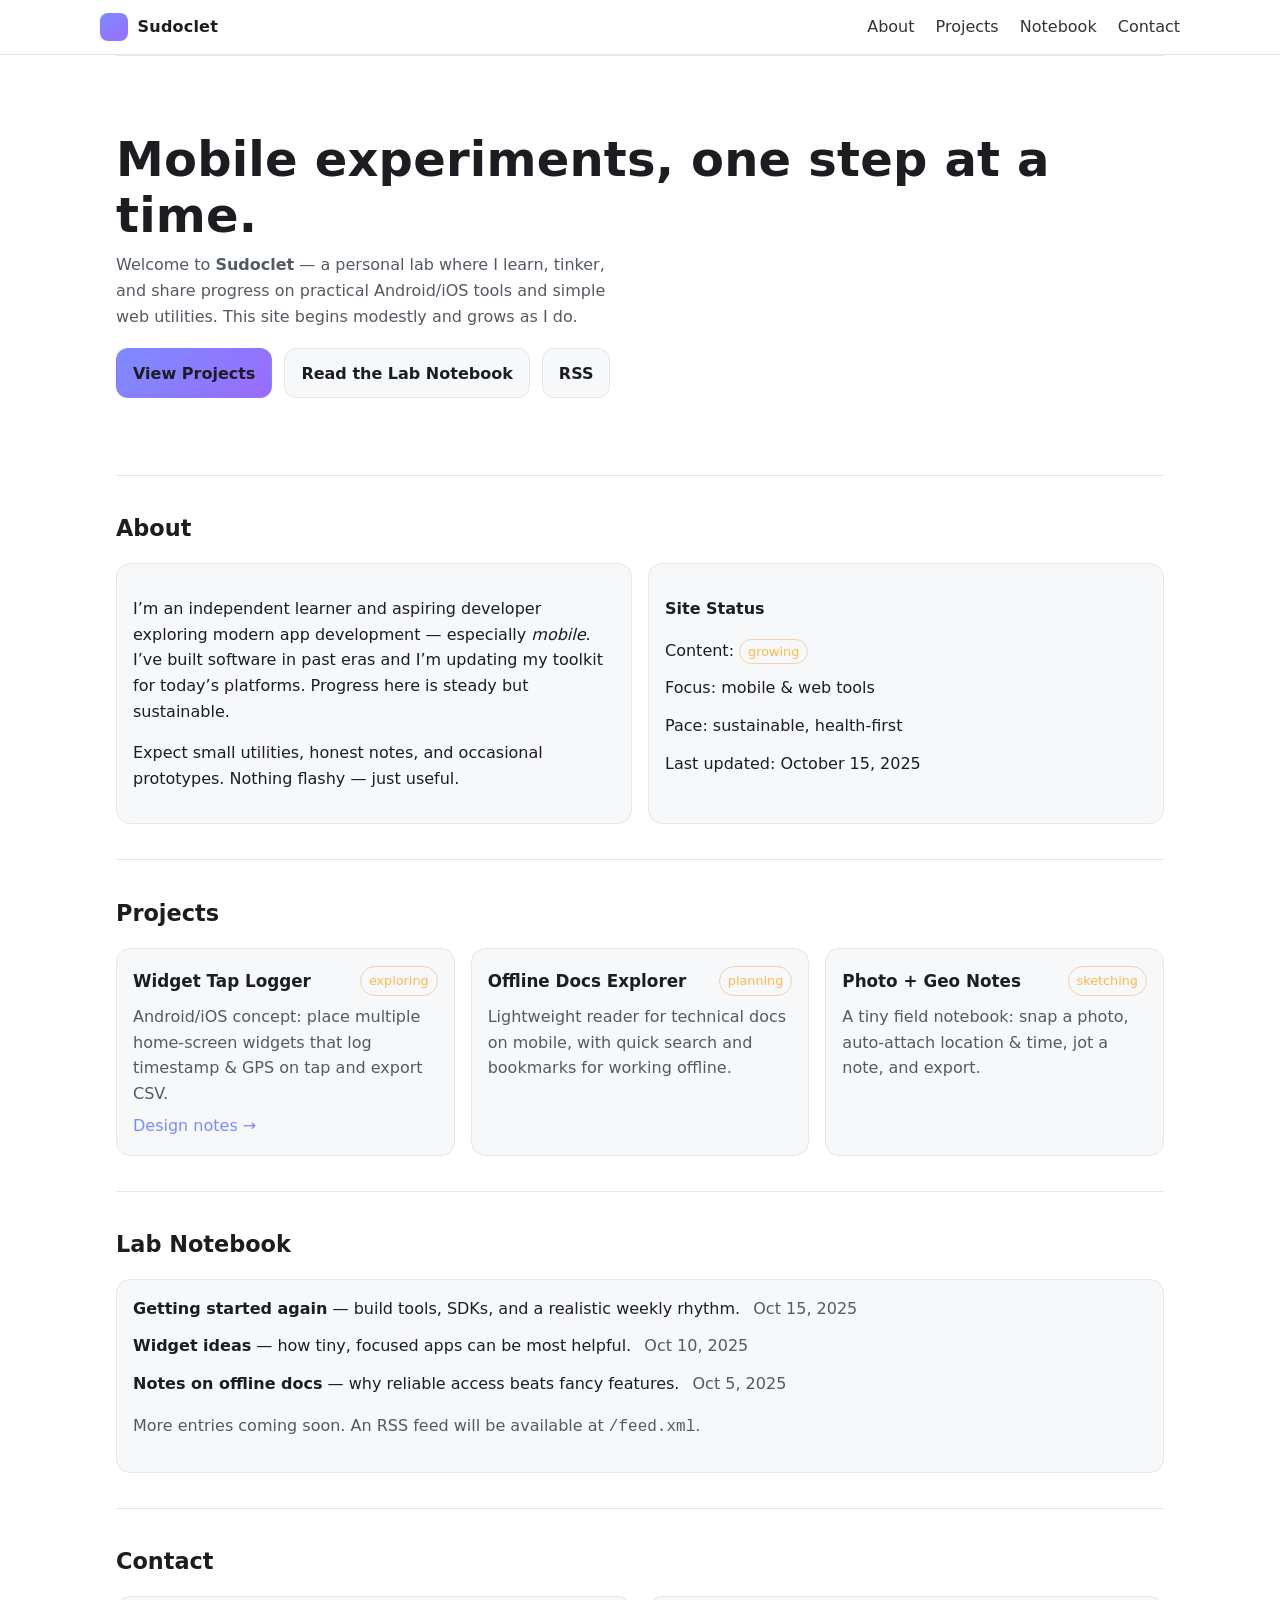
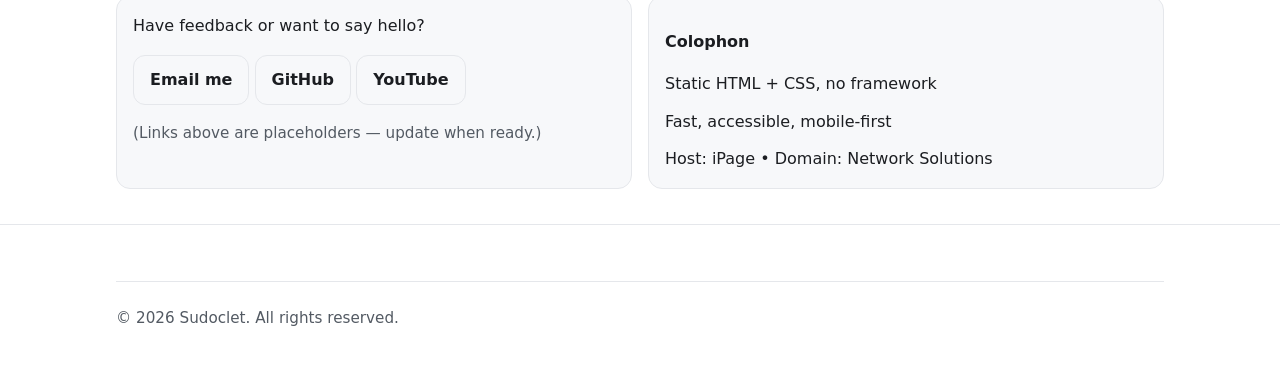
==== index.html @ 7ac4d1e5 "Add files via upload" ====
<!doctype html>
<html lang="en">
<head>
  <meta charset="utf-8" />
  <meta name="viewport" content="width=device-width, initial-scale=1" />
  <title>Sudoclet — Mobile Experiments, Notes, and Prototypes</title>
  <meta name="description" content="Sudoclet.com is a personal lab for learning, experimenting, and building simple, useful mobile and web tools at a sustainable pace." />

  <!-- Open Graph / Twitter -->
  <meta property="og:title" content="Sudoclet — Mobile Experiments, Notes, and Prototypes" />
  <meta property="og:description" content="A personal lab for learning, experimenting, and building simple, useful mobile and web tools at a sustainable pace." />
  <meta property="og:type" content="website" />
  <meta property="og:url" content="https://sudoclet.com/" />
  <meta property="og:image" content="/og-image.png" />
  <meta name="twitter:card" content="summary_large_image" />

  <!-- Favicon placeholders (replace with your own assets when ready) -->
  <link rel="icon" href="/favicon.ico" />
  <link rel="apple-touch-icon" href="/apple-touch-icon.png" />

  <!-- Minimal, accessible, dark-mode-friendly CSS -->
  <style>
    :root {
      --bg: #0b0b0c;
      --fg: #f4f6f8;
      --muted: #b2b7be;
      --brand: #7c8cff; /* gentle indigo */
      --brand-2: #9a6bff; /* accent */
      --card: #141416;
      --border: #24262a;
      --ok: #3cc46e;
      --warn: #ffb84d;
      --maxw: 1080px;
    }
    @media (prefers-color-scheme: light) {
      :root {
        --bg: #ffffff;
        --fg: #1b1d21;
        --muted: #535a63;
        --card: #f7f8fa;
        --border: #e5e7eb;
      }
    }
    * { box-sizing: border-box; }
    html, body { height: 100%; }
    body {
      margin: 0; background: var(--bg); color: var(--fg);
      font: 16px/1.6 system-ui, -apple-system, Segoe UI, Roboto, Helvetica, Arial, "Apple Color Emoji", "Segoe UI Emoji";
      -webkit-font-smoothing: antialiased; text-rendering: optimizeLegibility;
    }
    a { color: var(--brand); text-decoration: none; }
    a:hover { text-decoration: underline; }
    .wrap { max-width: var(--maxw); margin: 0 auto; padding: 0 1rem; }

    header {
      position: sticky; top: 0; z-index: 50; backdrop-filter: blur(8px);
      background: color-mix(in oklab, var(--bg) 80%, transparent);
      border-bottom: 1px solid var(--border);
    }
    .nav { display: flex; align-items: center; justify-content: space-between; padding: .8rem 0; }
    .brand { display: flex; align-items: center; gap: .6rem; font-weight: 700; letter-spacing: .2px; }
    .logo { width: 28px; height: 28px; border-radius: 8px; background: linear-gradient(135deg, var(--brand), var(--brand-2)); display: inline-block; }
    .nav a { margin-left: 1rem; color: var(--fg); opacity: .9; }
    .nav a:hover { opacity: 1; }

    .hero { padding: clamp(3rem, 6vw, 5rem) 0; }
    .hero h1 { font-size: clamp(1.8rem, 5.5vw, 3rem); line-height: 1.15; margin: 0 0 .6rem; letter-spacing: .2px; }
    .hero p { margin: 0 0 1.2rem; color: var(--muted); max-width: 50ch; }
    .cta { display: flex; gap: .75rem; flex-wrap: wrap; }
    .btn {
      display: inline-flex; align-items: center; gap: .5rem;
      padding: .7rem 1rem; border-radius: 12px; border: 1px solid var(--border);
      background: var(--card); color: var(--fg); text-decoration: none; font-weight: 600;
    }
    .btn.primary { background: linear-gradient(135deg, var(--brand), var(--brand-2)); border-color: transparent; }
    .btn:hover { transform: translateY(-1px); transition: transform 120ms; text-decoration: none; }

    section { padding: 2.2rem 0; border-top: 1px solid var(--border); }
    h2 { font-size: 1.4rem; margin: 0 0 1rem; }
    .grid { display: grid; grid-template-columns: repeat(12, minmax(0, 1fr)); gap: 1rem; }
    .card { grid-column: span 12; padding: 1rem; border: 1px solid var(--border); border-radius: 14px; background: var(--card); }

    @media (min-width: 720px) {
      .card.third { grid-column: span 4; }
      .card.half { grid-column: span 6; }
    }
    .status { font-size: .8rem; padding: .25rem .5rem; border-radius: 999px; border: 1px solid var(--border); background: rgba(255,255,255,.04); color: var(--muted); }
    .status.ok { color: var(--ok); border-color: color-mix(in oklab, var(--ok), var(--border)); }
    .status.soon { color: var(--warn); border-color: color-mix(in oklab, var(--warn), var(--border)); }

    ul.clean { list-style: none; padding: 0; margin: 0; }
    li + li { margin-top: .75rem; }

    footer { border-top: 1px solid var(--border); padding: 2rem 0 3rem; color: var(--muted); font-size: .95rem; }
    .hr { height: 1px; background: var(--border); margin: 1.5rem 0; }

    /* Improved focus styles for accessibility */
    :is(a, button, .btn):focus { outline: 2px solid var(--brand); outline-offset: 2px; }
  </style>

  <!-- Basic structured data (edit later as needed) -->
  <script type="application/ld+json">
  {
    "@context": "https://schema.org",
    "@type": "Organization",
    "name": "Sudoclet",
    "url": "https://sudoclet.com/",
    "description": "A personal lab for learning, experimenting, and building simple, useful mobile and web tools at a sustainable pace.",
    "logo": "https://sudoclet.com/apple-touch-icon.png"
  }
  </script>
</head>
<body>
  <header role="banner">
    <div class="wrap nav" aria-label="Primary">
      <div class="brand">
        <span class="logo" aria-hidden="true"></span>
        <span>Sudoclet</span>
      </div>
      <nav aria-label="Main">
        <a href="#about">About</a>
        <a href="#projects">Projects</a>
        <a href="#notes">Notebook</a>
        <a href="#contact">Contact</a>
      </nav>
    </div>
  </header>

  <main id="content" class="wrap">
    <section class="hero" aria-label="Intro">
      <h1>Mobile experiments, one step at a time.</h1>
      <p>
        Welcome to <strong>Sudoclet</strong> — a personal lab where I learn, tinker, and share progress on
        practical Android/iOS tools and simple web utilities. This site begins modestly and grows as I do.
      </p>
      <div class="cta">
        <a class="btn primary" href="#projects">View Projects</a>
        <a class="btn" href="#notes" aria-label="Read the lab notebook">Read the Lab Notebook</a>
        <a class="btn" href="/feed.xml" aria-label="RSS feed for updates">RSS</a>
      </div>
    </section>

    <section id="about" aria-labelledby="about-h">
      <h2 id="about-h">About</h2>
      <div class="grid">
        <article class="card half">
          <p>
            I’m an independent learner and aspiring developer exploring modern app development — especially
            <em>mobile</em>. I’ve built software in past eras and I’m updating my toolkit for today’s platforms.
            Progress here is steady but sustainable.
          </p>
          <p>
            Expect small utilities, honest notes, and occasional prototypes. Nothing flashy — just useful.
          </p>
        </article>
        <aside class="card half" aria-label="Site status">
          <p><strong>Site Status</strong></p>
          <ul class="clean">
            <li>Content: <span class="status soon">growing</span></li>
            <li>Focus: mobile & web tools</li>
            <li>Pace: sustainable, health‑first</li>
            <li>Last updated: <time datetime="2025-10-15">October 15, 2025</time></li>
          </ul>
        </aside>
      </div>
    </section>

    <section id="projects" aria-labelledby="projects-h">
      <h2 id="projects-h">Projects</h2>
      <div class="grid">
        <article class="card third" aria-labelledby="p1h">
          <div style="display:flex;justify-content:space-between;align-items:center;gap:.5rem;">
            <h3 id="p1h" style="margin:.2rem 0; font-size:1.05rem;">Widget Tap Logger</h3>
            <span class="status soon" title="Exploring">exploring</span>
          </div>
          <p style="margin:.4rem 0 0; color:var(--muted);">
            Android/iOS concept: place multiple home‑screen widgets that log timestamp & GPS on tap and export CSV.
          </p>
          <p style="margin:.4rem 0 0;">
            <a href="#notes">Design notes →</a>
          </p>
        </article>

        <article class="card third" aria-labelledby="p2h">
          <div style="display:flex;justify-content:space-between;align-items:center;gap:.5rem;">
            <h3 id="p2h" style="margin:.2rem 0; font-size:1.05rem;">Offline Docs Explorer</h3>
            <span class="status soon">planning</span>
          </div>
          <p style="margin:.4rem 0 0; color:var(--muted);">
            Lightweight reader for technical docs on mobile, with quick search and bookmarks for working offline.
          </p>
        </article>

        <article class="card third" aria-labelledby="p3h">
          <div style="display:flex;justify-content:space-between;align-items:center;gap:.5rem;">
            <h3 id="p3h" style="margin:.2rem 0; font-size:1.05rem;">Photo + Geo Notes</h3>
            <span class="status soon">sketching</span>
          </div>
          <p style="margin:.4rem 0 0; color:var(--muted);">
            A tiny field notebook: snap a photo, auto‑attach location & time, jot a note, and export.
          </p>
        </article>
      </div>
    </section>

    <section id="notes" aria-labelledby="notes-h">
      <h2 id="notes-h">Lab Notebook</h2>
      <div class="grid">
        <article class="card">
          <ul class="clean" aria-label="Recent notes">
            <li>
              <strong>Getting started again</strong> — build tools, SDKs, and a realistic weekly rhythm.
              <time datetime="2025-10-15" style="margin-left:.5rem; color:var(--muted);">Oct 15, 2025</time>
            </li>
            <li>
              <strong>Widget ideas</strong> — how tiny, focused apps can be most helpful.
              <time datetime="2025-10-10" style="margin-left:.5rem; color:var(--muted);">Oct 10, 2025</time>
            </li>
            <li>
              <strong>Notes on offline docs</strong> — why reliable access beats fancy features.
              <time datetime="2025-10-05" style="margin-left:.5rem; color:var(--muted);">Oct 5, 2025</time>
            </li>
          </ul>
          <p style="margin-top:1rem; color:var(--muted);">More entries coming soon. An RSS feed will be available at <code>/feed.xml</code>.</p>
        </article>
      </div>
    </section>

    <section id="contact" aria-labelledby="contact-h">
      <h2 id="contact-h">Contact</h2>
      <div class="grid">
        <article class="card half">
          <p style="margin-top:0;">Have feedback or want to say hello?</p>
          <p>
            <a class="btn" href="/cdn-cgi/l/email-protection#f29a979e9e9db28187969d919e9786dc919d9f" aria-label="Email Sudoclet">Email me</a>
            <a class="btn" href="https://github.com/" rel="me noopener" target="_blank">GitHub</a>
            <a class="btn" href="https://www.youtube.com/" rel="me noopener" target="_blank">YouTube</a>
          </p>
          <p style="color:var(--muted); font-size:.95rem;">(Links above are placeholders — update when ready.)</p>
        </article>
        <aside class="card half" aria-label="Colophon">
          <p><strong>Colophon</strong></p>
          <ul class="clean">
            <li>Static HTML + CSS, no framework</li>
            <li>Fast, accessible, mobile‑first</li>
            <li>Host: iPage • Domain: Network Solutions</li>
          </ul>
        </aside>
      </div>
    </section>
  </main>

  <footer role="contentinfo">
    <div class="wrap">
      <div class="hr" aria-hidden="true"></div>
      <p>© <span id="y"></span> Sudoclet. All rights reserved.</p>
    </div>
  </footer>

  <script data-cfasync="false" src="/cdn-cgi/scripts/5c5dd728/cloudflare-static/email-decode.min.js"></script><script>
    // Update year automatically
    document.getElementById('y').textContent = new Date().getFullYear();
  </script>
</body>
</html>
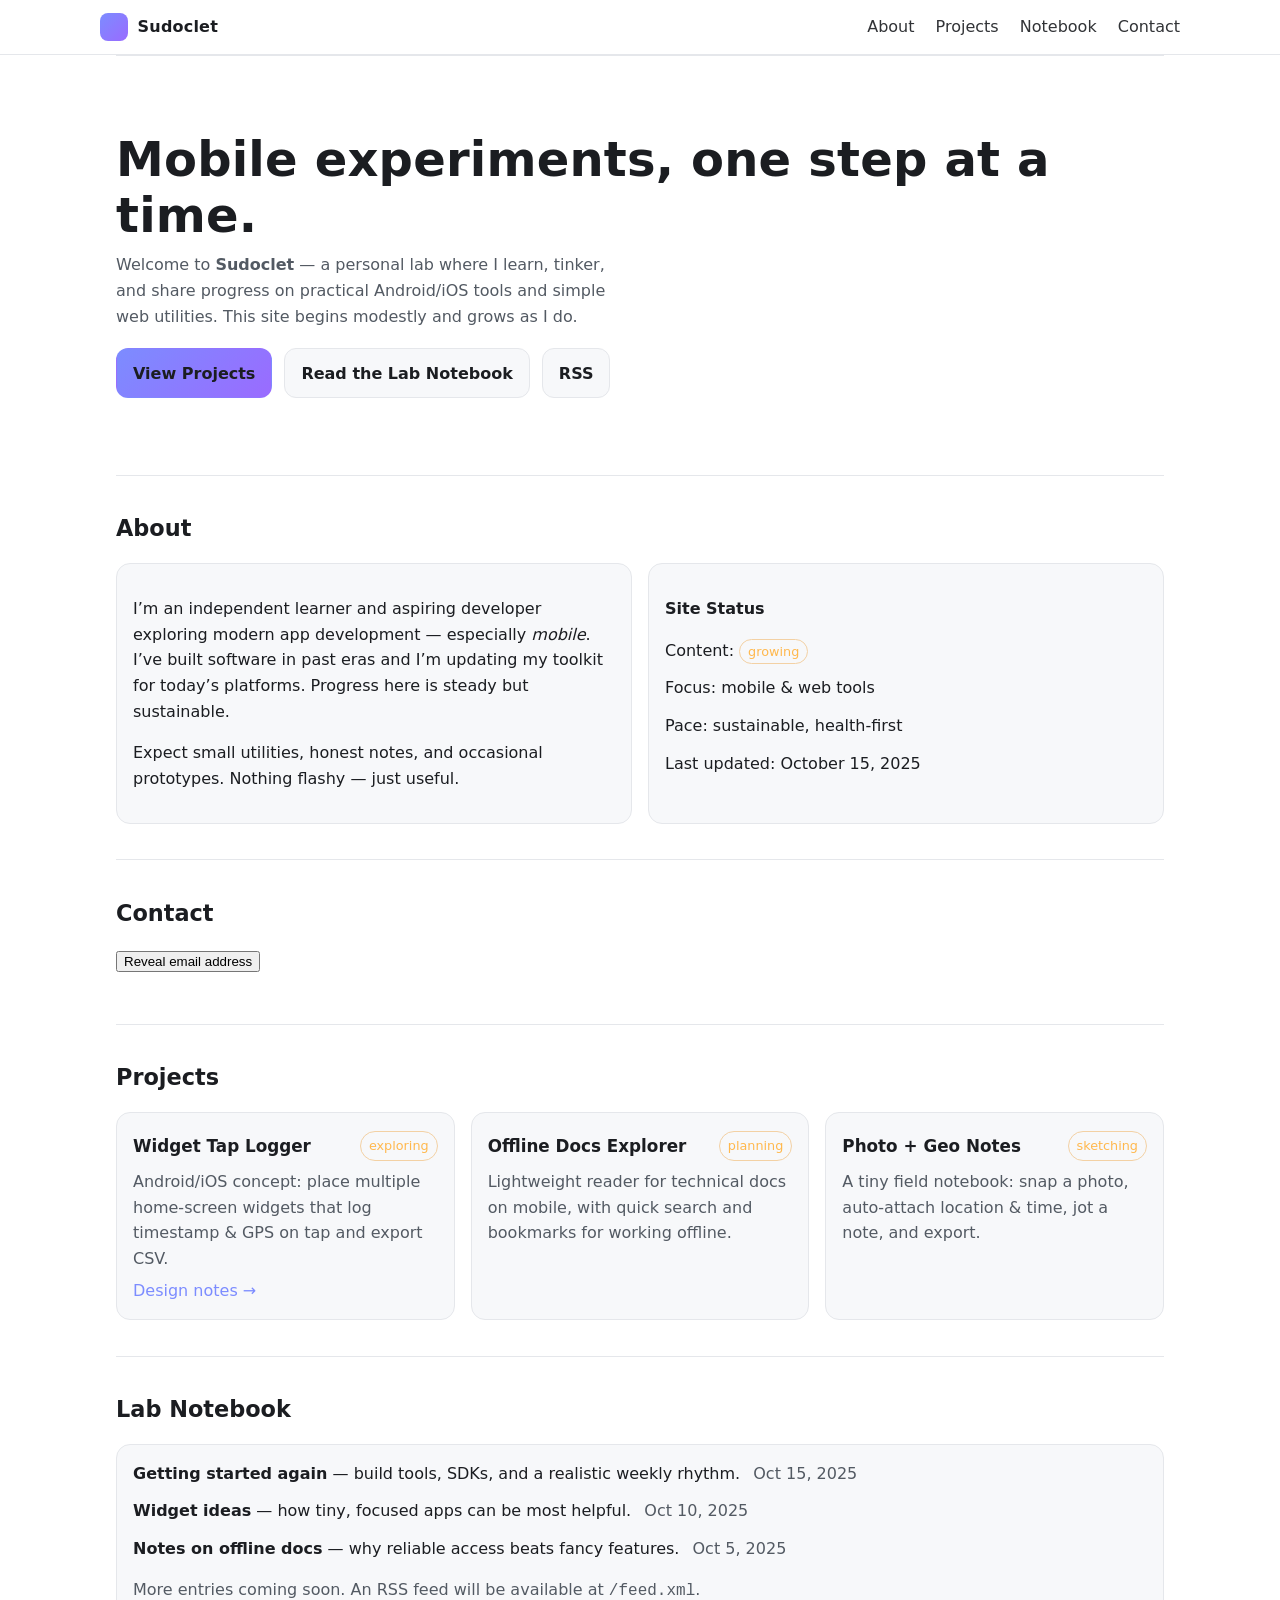
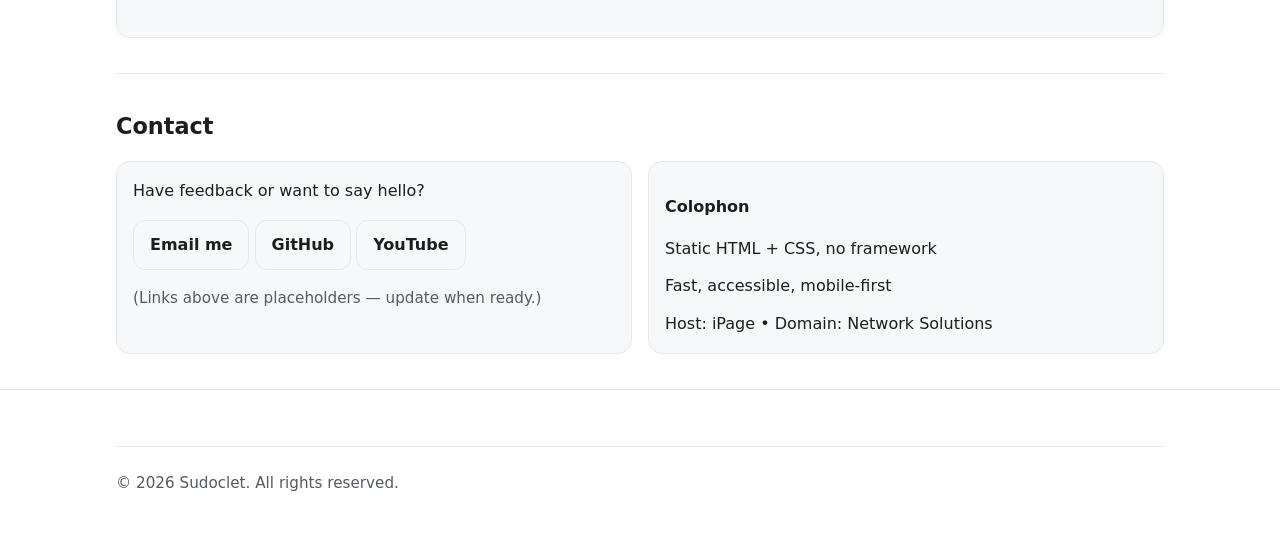
==== commit 4296ab34: "Update index.html Added code suggested by ChatGPT to embed a concealed email address which is more d" ====
--- a/index.html
+++ b/index.html
@@ -163,7 +163,25 @@
           </ul>
         </aside>
       </div>
-    </section>
+    </section>
+    
+    <section>
+  <h2>Contact</h2>
+  <p>
+    <button id="reveal-email">Reveal email address</button>
+  </p>
+  <p id="email" style="font-family: monospace;"></p>
+</section>
+
+<script>
+  document.getElementById("reveal-email").addEventListener("click", () => {
+    const user = "contact";
+    const domain = "sudoclet.com";
+    const addr = `${user}@${domain}`;
+    const el = document.getElementById("email");
+    el.innerHTML = `<a href="mailto:${addr}">${addr}</a>`;
+  });
+</script>
 
     <section id="projects" aria-labelledby="projects-h">
       <h2 id="projects-h">Projects</h2>
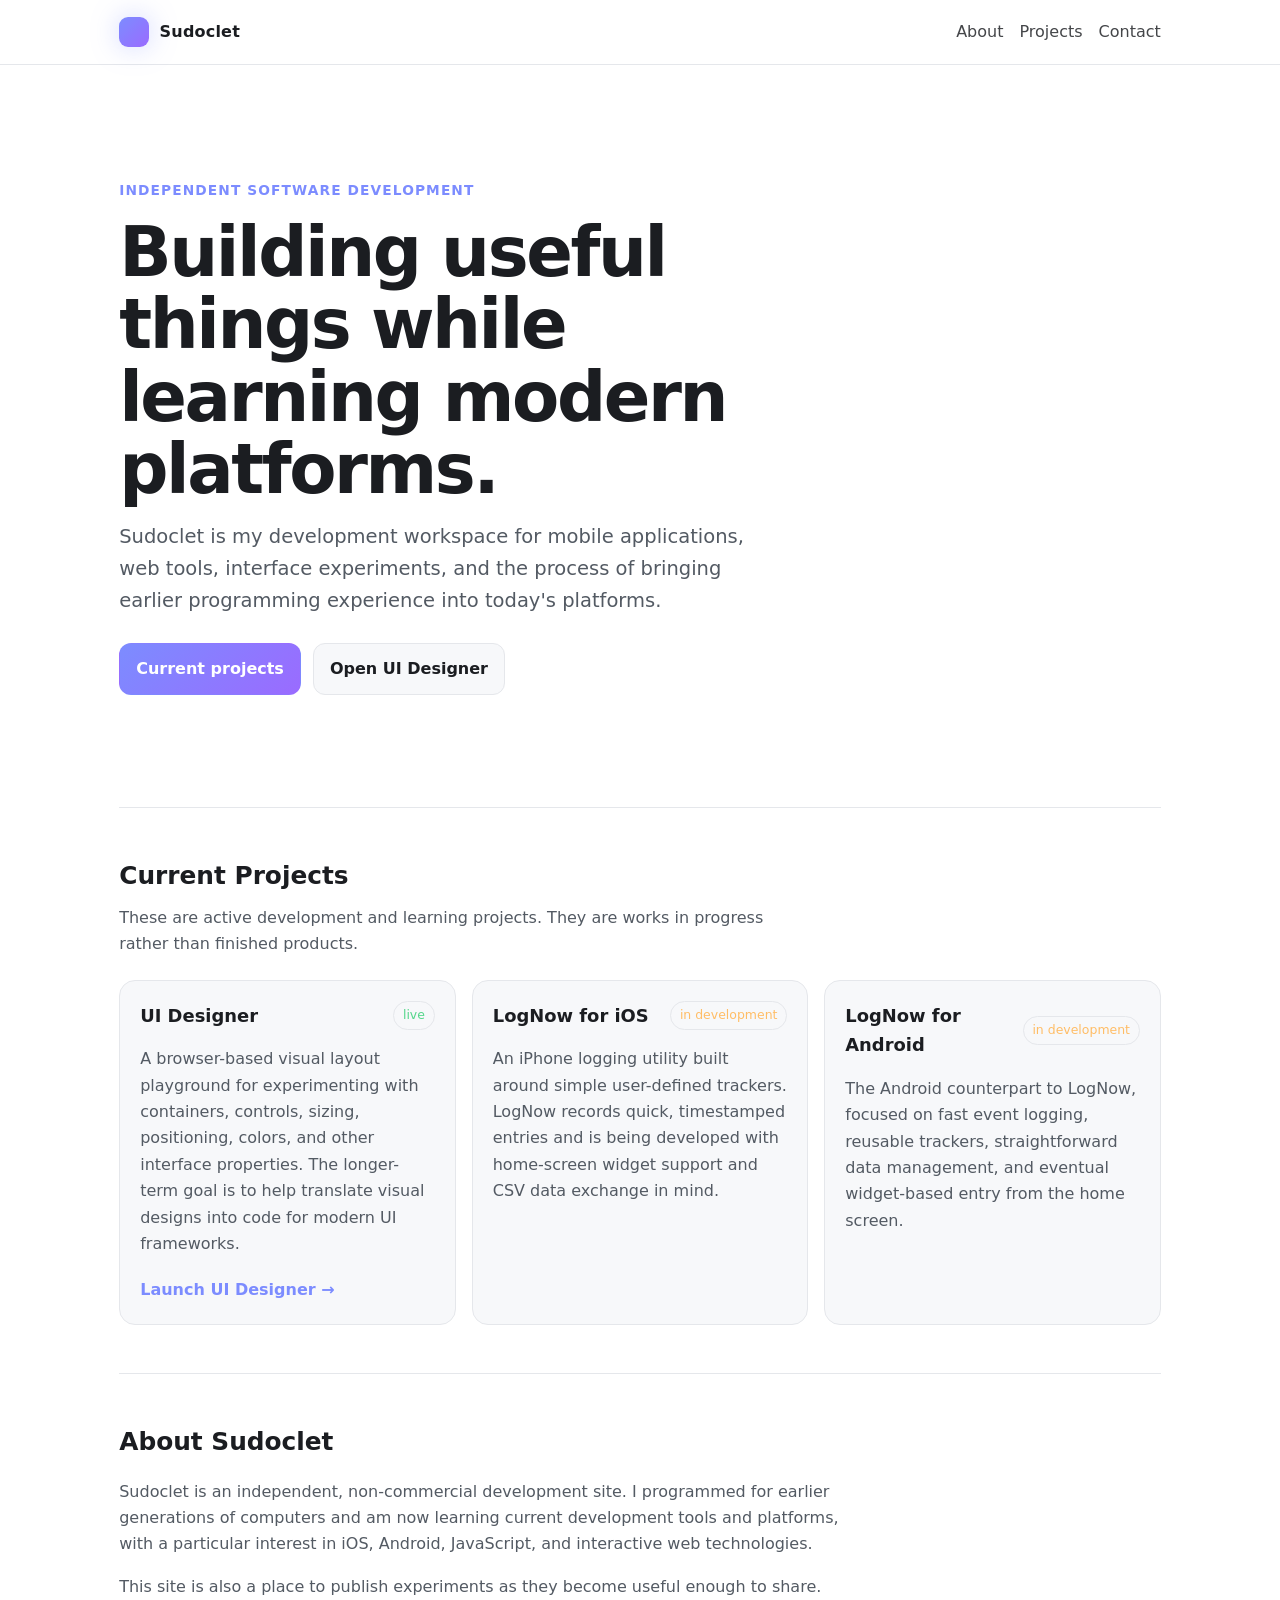
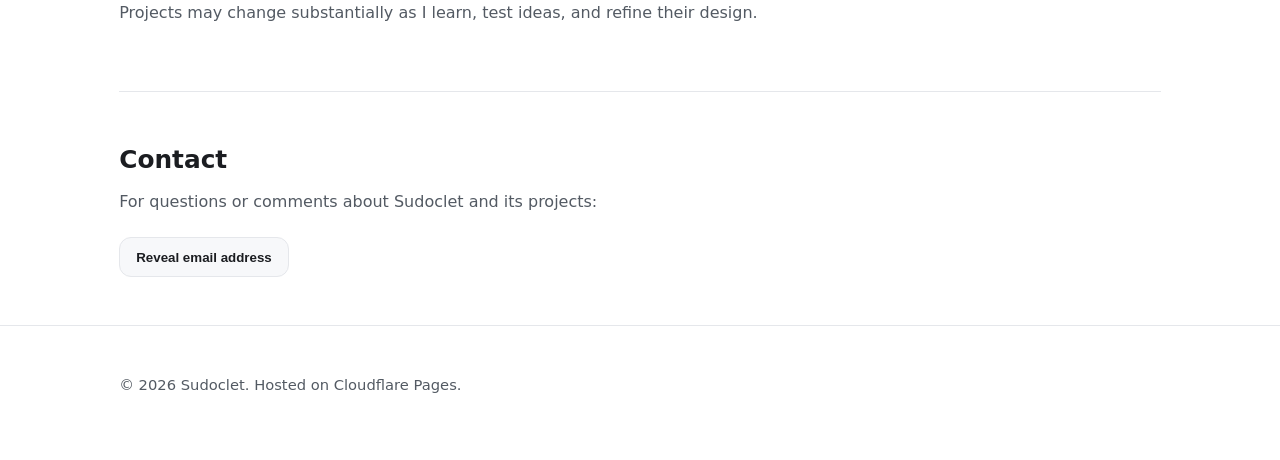
==== commit 40918941: "Refresh homepage with current Sudoclet projects" ====
--- a/index.html
+++ b/index.html
@@ -1,283 +1,330 @@
-<!doctype html>
-<html lang="en">
-<head>
-  <meta charset="utf-8" />
-  <meta name="viewport" content="width=device-width, initial-scale=1" />
-  <title>Sudoclet — Mobile Experiments, Notes, and Prototypes</title>
-  <meta name="description" content="Sudoclet.com is a personal lab for learning, experimenting, and building simple, useful mobile and web tools at a sustainable pace." />
-
-  <!-- Open Graph / Twitter -->
-  <meta property="og:title" content="Sudoclet — Mobile Experiments, Notes, and Prototypes" />
-  <meta property="og:description" content="A personal lab for learning, experimenting, and building simple, useful mobile and web tools at a sustainable pace." />
-  <meta property="og:type" content="website" />
-  <meta property="og:url" content="https://sudoclet.com/" />
-  <meta property="og:image" content="/og-image.png" />
-  <meta name="twitter:card" content="summary_large_image" />
-
-  <!-- Favicon placeholders (replace with your own assets when ready) -->
-  <link rel="icon" href="/favicon.ico" />
-  <link rel="apple-touch-icon" href="/apple-touch-icon.png" />
-
-  <!-- Minimal, accessible, dark-mode-friendly CSS -->
-  <style>
-    :root {
-      --bg: #0b0b0c;
-      --fg: #f4f6f8;
-      --muted: #b2b7be;
-      --brand: #7c8cff; /* gentle indigo */
-      --brand-2: #9a6bff; /* accent */
-      --card: #141416;
-      --border: #24262a;
-      --ok: #3cc46e;
-      --warn: #ffb84d;
-      --maxw: 1080px;
-    }
-    @media (prefers-color-scheme: light) {
-      :root {
-        --bg: #ffffff;
-        --fg: #1b1d21;
-        --muted: #535a63;
-        --card: #f7f8fa;
-        --border: #e5e7eb;
-      }
-    }
-    * { box-sizing: border-box; }
-    html, body { height: 100%; }
-    body {
-      margin: 0; background: var(--bg); color: var(--fg);
-      font: 16px/1.6 system-ui, -apple-system, Segoe UI, Roboto, Helvetica, Arial, "Apple Color Emoji", "Segoe UI Emoji";
-      -webkit-font-smoothing: antialiased; text-rendering: optimizeLegibility;
-    }
-    a { color: var(--brand); text-decoration: none; }
-    a:hover { text-decoration: underline; }
-    .wrap { max-width: var(--maxw); margin: 0 auto; padding: 0 1rem; }
-
-    header {
-      position: sticky; top: 0; z-index: 50; backdrop-filter: blur(8px);
-      background: color-mix(in oklab, var(--bg) 80%, transparent);
-      border-bottom: 1px solid var(--border);
-    }
-    .nav { display: flex; align-items: center; justify-content: space-between; padding: .8rem 0; }
-    .brand { display: flex; align-items: center; gap: .6rem; font-weight: 700; letter-spacing: .2px; }
-    .logo { width: 28px; height: 28px; border-radius: 8px; background: linear-gradient(135deg, var(--brand), var(--brand-2)); display: inline-block; }
-    .nav a { margin-left: 1rem; color: var(--fg); opacity: .9; }
-    .nav a:hover { opacity: 1; }
-
-    .hero { padding: clamp(3rem, 6vw, 5rem) 0; }
-    .hero h1 { font-size: clamp(1.8rem, 5.5vw, 3rem); line-height: 1.15; margin: 0 0 .6rem; letter-spacing: .2px; }
-    .hero p { margin: 0 0 1.2rem; color: var(--muted); max-width: 50ch; }
-    .cta { display: flex; gap: .75rem; flex-wrap: wrap; }
-    .btn {
-      display: inline-flex; align-items: center; gap: .5rem;
-      padding: .7rem 1rem; border-radius: 12px; border: 1px solid var(--border);
-      background: var(--card); color: var(--fg); text-decoration: none; font-weight: 600;
-    }
-    .btn.primary { background: linear-gradient(135deg, var(--brand), var(--brand-2)); border-color: transparent; }
-    .btn:hover { transform: translateY(-1px); transition: transform 120ms; text-decoration: none; }
-
-    section { padding: 2.2rem 0; border-top: 1px solid var(--border); }
-    h2 { font-size: 1.4rem; margin: 0 0 1rem; }
-    .grid { display: grid; grid-template-columns: repeat(12, minmax(0, 1fr)); gap: 1rem; }
-    .card { grid-column: span 12; padding: 1rem; border: 1px solid var(--border); border-radius: 14px; background: var(--card); }
-
-    @media (min-width: 720px) {
-      .card.third { grid-column: span 4; }
-      .card.half { grid-column: span 6; }
-    }
-    .status { font-size: .8rem; padding: .25rem .5rem; border-radius: 999px; border: 1px solid var(--border); background: rgba(255,255,255,.04); color: var(--muted); }
-    .status.ok { color: var(--ok); border-color: color-mix(in oklab, var(--ok), var(--border)); }
-    .status.soon { color: var(--warn); border-color: color-mix(in oklab, var(--warn), var(--border)); }
-
-    ul.clean { list-style: none; padding: 0; margin: 0; }
-    li + li { margin-top: .75rem; }
-
-    footer { border-top: 1px solid var(--border); padding: 2rem 0 3rem; color: var(--muted); font-size: .95rem; }
-    .hr { height: 1px; background: var(--border); margin: 1.5rem 0; }
-
-    /* Improved focus styles for accessibility */
-    :is(a, button, .btn):focus { outline: 2px solid var(--brand); outline-offset: 2px; }
-  </style>
-
-  <!-- Basic structured data (edit later as needed) -->
-  <script type="application/ld+json">
-  {
-    "@context": "https://schema.org",
-    "@type": "Organization",
-    "name": "Sudoclet",
-    "url": "https://sudoclet.com/",
-    "description": "A personal lab for learning, experimenting, and building simple, useful mobile and web tools at a sustainable pace.",
-    "logo": "https://sudoclet.com/apple-touch-icon.png"
-  }
-  </script>
-</head>
-<body>
-  <header role="banner">
-    <div class="wrap nav" aria-label="Primary">
-      <div class="brand">
-        <span class="logo" aria-hidden="true"></span>
-        <span>Sudoclet</span>
-      </div>
-      <nav aria-label="Main">
-        <a href="#about">About</a>
-        <a href="#projects">Projects</a>
-        <a href="#notes">Notebook</a>
-        <a href="#contact">Contact</a>
-      </nav>
-    </div>
-  </header>
-
-  <main id="content" class="wrap">
-    <section class="hero" aria-label="Intro">
-      <h1>Mobile experiments, one step at a time.</h1>
-      <p>
-        Welcome to <strong>Sudoclet</strong> — a personal lab where I learn, tinker, and share progress on
-        practical Android/iOS tools and simple web utilities. This site begins modestly and grows as I do.
-      </p>
-      <div class="cta">
-        <a class="btn primary" href="#projects">View Projects</a>
-        <a class="btn" href="#notes" aria-label="Read the lab notebook">Read the Lab Notebook</a>
-        <a class="btn" href="/feed.xml" aria-label="RSS feed for updates">RSS</a>
-      </div>
-    </section>
-
-    <section id="about" aria-labelledby="about-h">
-      <h2 id="about-h">About</h2>
-      <div class="grid">
-        <article class="card half">
-          <p>
-            I’m an independent learner and aspiring developer exploring modern app development — especially
-            <em>mobile</em>. I’ve built software in past eras and I’m updating my toolkit for today’s platforms.
-            Progress here is steady but sustainable.
-          </p>
-          <p>
-            Expect small utilities, honest notes, and occasional prototypes. Nothing flashy — just useful.
-          </p>
-        </article>
-        <aside class="card half" aria-label="Site status">
-          <p><strong>Site Status</strong></p>
-          <ul class="clean">
-            <li>Content: <span class="status soon">growing</span></li>
-            <li>Focus: mobile & web tools</li>
-            <li>Pace: sustainable, health‑first</li>
-            <li>Last updated: <time datetime="2025-10-15">October 15, 2025</time></li>
-          </ul>
-        </aside>
-      </div>
+<!doctype html>
+<html lang="en">
+<head>
+  <meta charset="utf-8" />
+  <meta name="viewport" content="width=device-width, initial-scale=1" />
+  <title>Sudoclet — Mobile Apps, Web Tools, and Experiments</title>
+  <meta name="description" content="Sudoclet is an independent development site for mobile apps, web tools, interface experiments, and ongoing learning." />
+
+  <meta property="og:title" content="Sudoclet — Mobile Apps, Web Tools, and Experiments" />
+  <meta property="og:description" content="Independent development projects for iOS, Android, and the web." />
+  <meta property="og:type" content="website" />
+  <meta property="og:url" content="https://sudoclet.com/" />
+
+  <style>
+    :root {
+      --bg: #0b0b0c;
+      --fg: #f4f6f8;
+      --muted: #b2b7be;
+      --brand: #7c8cff;
+      --brand-2: #9a6bff;
+      --card: #141416;
+      --border: #24262a;
+      --ok: #55d68b;
+      --work: #ffbd66;
+      --maxw: 1080px;
+    }
+
+    @media (prefers-color-scheme: light) {
+      :root {
+        --bg: #ffffff;
+        --fg: #1b1d21;
+        --muted: #535a63;
+        --card: #f7f8fa;
+        --border: #e5e7eb;
+      }
+    }
+
+    * { box-sizing: border-box; }
+    html { scroll-behavior: smooth; }
+    body {
+      margin: 0;
+      background: var(--bg);
+      color: var(--fg);
+      font: 16px/1.65 system-ui, -apple-system, "Segoe UI", Roboto, Helvetica, Arial, sans-serif;
+      -webkit-font-smoothing: antialiased;
+      text-rendering: optimizeLegibility;
+    }
+
+    a { color: var(--brand); text-decoration: none; }
+    a:hover { text-decoration: underline; }
+    .wrap { max-width: var(--maxw); margin: 0 auto; padding: 0 1.2rem; }
+
+    header {
+      position: sticky;
+      top: 0;
+      z-index: 50;
+      backdrop-filter: blur(10px);
+      background: color-mix(in oklab, var(--bg) 82%, transparent);
+      border-bottom: 1px solid var(--border);
+    }
+
+    .nav {
+      min-height: 64px;
+      display: flex;
+      align-items: center;
+      justify-content: space-between;
+      gap: 1rem;
+    }
+
+    .brand {
+      display: flex;
+      align-items: center;
+      gap: .65rem;
+      color: var(--fg);
+      font-weight: 750;
+      letter-spacing: .2px;
+    }
+
+    .brand:hover { text-decoration: none; }
+
+    .logo {
+      width: 30px;
+      height: 30px;
+      border-radius: 9px;
+      background: linear-gradient(135deg, var(--brand), var(--brand-2));
+      box-shadow: 0 0 28px color-mix(in oklab, var(--brand) 35%, transparent);
+    }
+
+    nav { display: flex; flex-wrap: wrap; justify-content: flex-end; gap: 1rem; }
+    nav a { color: var(--fg); opacity: .82; }
+    nav a:hover { opacity: 1; text-decoration: none; }
+
+    .hero { padding: clamp(4rem, 9vw, 7rem) 0; border: 0; }
+    .eyebrow {
+      display: inline-block;
+      margin-bottom: .9rem;
+      color: var(--brand);
+      font-size: .86rem;
+      font-weight: 750;
+      letter-spacing: .08em;
+      text-transform: uppercase;
+    }
+
+    .hero h1 {
+      max-width: 760px;
+      margin: 0 0 1rem;
+      font-size: clamp(2.2rem, 6vw, 4.3rem);
+      line-height: 1.05;
+      letter-spacing: -.035em;
+    }
+
+    .hero p {
+      max-width: 670px;
+      margin: 0 0 1.6rem;
+      color: var(--muted);
+      font-size: clamp(1.05rem, 2vw, 1.22rem);
+    }
+
+    .cta { display: flex; gap: .75rem; flex-wrap: wrap; }
+
+    .btn {
+      display: inline-flex;
+      align-items: center;
+      padding: .72rem 1rem;
+      border: 1px solid var(--border);
+      border-radius: 12px;
+      background: var(--card);
+      color: var(--fg);
+      font-weight: 650;
+    }
+
+    .btn.primary {
+      border-color: transparent;
+      background: linear-gradient(135deg, var(--brand), var(--brand-2));
+      color: #fff;
+    }
+
+    .btn:hover { text-decoration: none; transform: translateY(-1px); }
+
+    section { padding: 3rem 0; border-top: 1px solid var(--border); }
+    h2 { margin: 0 0 .5rem; font-size: 1.55rem; }
+    .section-intro { margin: 0 0 1.4rem; color: var(--muted); max-width: 68ch; }
+
+    .grid {
+      display: grid;
+      grid-template-columns: repeat(12, minmax(0, 1fr));
+      gap: 1rem;
+    }
+
+    .card {
+      grid-column: span 12;
+      padding: 1.25rem;
+      border: 1px solid var(--border);
+      border-radius: 16px;
+      background: var(--card);
+    }
+
+    .card h3 { margin: 0; font-size: 1.12rem; }
+    .card p { color: var(--muted); }
+    .card p:last-child { margin-bottom: 0; }
+
+    .card-head {
+      display: flex;
+      align-items: center;
+      justify-content: space-between;
+      gap: .75rem;
+    }
+
+    .status {
+      flex: 0 0 auto;
+      padding: .2rem .55rem;
+      border: 1px solid var(--border);
+      border-radius: 999px;
+      color: var(--muted);
+      font-size: .78rem;
+    }
+
+    .status.active { color: var(--work); }
+    .status.live { color: var(--ok); }
+
+    .project-link {
+      display: inline-flex;
+      align-items: center;
+      gap: .35rem;
+      margin-top: .25rem;
+      font-weight: 650;
+    }
+
+    .about-copy { max-width: 72ch; color: var(--muted); }
+
+    footer {
+      padding: 2rem 0 3rem;
+      border-top: 1px solid var(--border);
+      color: var(--muted);
+      font-size: .92rem;
+    }
+
+    :is(a, button):focus-visible { outline: 2px solid var(--brand); outline-offset: 3px; }
+
+    @media (min-width: 760px) {
+      .card.third { grid-column: span 4; }
+      .card.half { grid-column: span 6; }
+    }
+
+    @media (max-width: 620px) {
+      .nav { align-items: flex-start; padding: .9rem 0; }
+      nav { gap: .7rem; font-size: .92rem; }
+      nav a:first-child { display: none; }
+    }
+  </style>
+</head>
+
+<body>
+  <header>
+    <div class="wrap nav">
+      <a class="brand" href="/" aria-label="Sudoclet home">
+        <span class="logo" aria-hidden="true"></span>
+        <span>Sudoclet</span>
+      </a>
+      <nav aria-label="Main navigation">
+        <a href="#about">About</a>
+        <a href="#projects">Projects</a>
+        <a href="#contact">Contact</a>
+      </nav>
+    </div>
+  </header>
+
+  <main class="wrap">
+    <section class="hero">
+      <span class="eyebrow">Independent software development</span>
+      <h1>Building useful things while learning modern platforms.</h1>
+      <p>
+        Sudoclet is my development workspace for mobile applications, web tools, interface experiments,
+        and the process of bringing earlier programming experience into today's platforms.
+      </p>
+      <div class="cta">
+        <a class="btn primary" href="#projects">Current projects</a>
+        <a class="btn" href="/ui-designer/">Open UI Designer</a>
+      </div>
     </section>
-    
-    <section>
-  <h2>Contact</h2>
-  <p>
-    <button id="reveal-email">Reveal email address</button>
-  </p>
-  <p id="email" style="font-family: monospace;"></p>
-</section>
-
-<script>
-  document.getElementById("reveal-email").addEventListener("click", () => {
-    const user = "contact";
-    const domain = "sudoclet.com";
-    const addr = `${user}@${domain}`;
-    const el = document.getElementById("email");
-    el.innerHTML = `<a href="mailto:${addr}">${addr}</a>`;
-  });
-</script>
-
-    <section id="projects" aria-labelledby="projects-h">
-      <h2 id="projects-h">Projects</h2>
-      <div class="grid">
-        <article class="card third" aria-labelledby="p1h">
-          <div style="display:flex;justify-content:space-between;align-items:center;gap:.5rem;">
-            <h3 id="p1h" style="margin:.2rem 0; font-size:1.05rem;">Widget Tap Logger</h3>
-            <span class="status soon" title="Exploring">exploring</span>
-          </div>
-          <p style="margin:.4rem 0 0; color:var(--muted);">
-            Android/iOS concept: place multiple home‑screen widgets that log timestamp & GPS on tap and export CSV.
-          </p>
-          <p style="margin:.4rem 0 0;">
-            <a href="#notes">Design notes →</a>
-          </p>
-        </article>
-
-        <article class="card third" aria-labelledby="p2h">
-          <div style="display:flex;justify-content:space-between;align-items:center;gap:.5rem;">
-            <h3 id="p2h" style="margin:.2rem 0; font-size:1.05rem;">Offline Docs Explorer</h3>
-            <span class="status soon">planning</span>
-          </div>
-          <p style="margin:.4rem 0 0; color:var(--muted);">
-            Lightweight reader for technical docs on mobile, with quick search and bookmarks for working offline.
-          </p>
-        </article>
-
-        <article class="card third" aria-labelledby="p3h">
-          <div style="display:flex;justify-content:space-between;align-items:center;gap:.5rem;">
-            <h3 id="p3h" style="margin:.2rem 0; font-size:1.05rem;">Photo + Geo Notes</h3>
-            <span class="status soon">sketching</span>
-          </div>
-          <p style="margin:.4rem 0 0; color:var(--muted);">
-            A tiny field notebook: snap a photo, auto‑attach location & time, jot a note, and export.
-          </p>
-        </article>
-      </div>
-    </section>
-
-    <section id="notes" aria-labelledby="notes-h">
-      <h2 id="notes-h">Lab Notebook</h2>
-      <div class="grid">
-        <article class="card">
-          <ul class="clean" aria-label="Recent notes">
-            <li>
-              <strong>Getting started again</strong> — build tools, SDKs, and a realistic weekly rhythm.
-              <time datetime="2025-10-15" style="margin-left:.5rem; color:var(--muted);">Oct 15, 2025</time>
-            </li>
-            <li>
-              <strong>Widget ideas</strong> — how tiny, focused apps can be most helpful.
-              <time datetime="2025-10-10" style="margin-left:.5rem; color:var(--muted);">Oct 10, 2025</time>
-            </li>
-            <li>
-              <strong>Notes on offline docs</strong> — why reliable access beats fancy features.
-              <time datetime="2025-10-05" style="margin-left:.5rem; color:var(--muted);">Oct 5, 2025</time>
-            </li>
-          </ul>
-          <p style="margin-top:1rem; color:var(--muted);">More entries coming soon. An RSS feed will be available at <code>/feed.xml</code>.</p>
-        </article>
-      </div>
-    </section>
-
-    <section id="contact" aria-labelledby="contact-h">
-      <h2 id="contact-h">Contact</h2>
-      <div class="grid">
-        <article class="card half">
-          <p style="margin-top:0;">Have feedback or want to say hello?</p>
-          <p>
-            <a class="btn" href="/cdn-cgi/l/email-protection#f29a979e9e9db28187969d919e9786dc919d9f" aria-label="Email Sudoclet">Email me</a>
-            <a class="btn" href="https://github.com/" rel="me noopener" target="_blank">GitHub</a>
-            <a class="btn" href="https://www.youtube.com/" rel="me noopener" target="_blank">YouTube</a>
-          </p>
-          <p style="color:var(--muted); font-size:.95rem;">(Links above are placeholders — update when ready.)</p>
-        </article>
-        <aside class="card half" aria-label="Colophon">
-          <p><strong>Colophon</strong></p>
-          <ul class="clean">
-            <li>Static HTML + CSS, no framework</li>
-            <li>Fast, accessible, mobile‑first</li>
-            <li>Host: iPage • Domain: Network Solutions</li>
-          </ul>
-        </aside>
-      </div>
-    </section>
-  </main>
-
-  <footer role="contentinfo">
-    <div class="wrap">
-      <div class="hr" aria-hidden="true"></div>
-      <p>© <span id="y"></span> Sudoclet. All rights reserved.</p>
-    </div>
-  </footer>
-
-  <script data-cfasync="false" src="/cdn-cgi/scripts/5c5dd728/cloudflare-static/email-decode.min.js"></script><script>
-    // Update year automatically
-    document.getElementById('y').textContent = new Date().getFullYear();
-  </script>
-</body>
-</html>
+
+    <section id="projects" aria-labelledby="projects-heading">
+      <h2 id="projects-heading">Current Projects</h2>
+      <p class="section-intro">
+        These are active development and learning projects. They are works in progress rather than finished products.
+      </p>
+
+      <div class="grid">
+        <article class="card third">
+          <div class="card-head">
+            <h3>UI Designer</h3>
+            <span class="status live">live</span>
+          </div>
+          <p>
+            A browser-based visual layout playground for experimenting with containers, controls, sizing,
+            positioning, colors, and other interface properties. The longer-term goal is to help translate
+            visual designs into code for modern UI frameworks.
+          </p>
+          <a class="project-link" href="/ui-designer/">Launch UI Designer →</a>
+        </article>
+
+        <article class="card third">
+          <div class="card-head">
+            <h3>LogNow for iOS</h3>
+            <span class="status active">in development</span>
+          </div>
+          <p>
+            An iPhone logging utility built around simple user-defined trackers. LogNow records quick,
+            timestamped entries and is being developed with home-screen widget support and CSV data exchange in mind.
+          </p>
+        </article>
+
+        <article class="card third">
+          <div class="card-head">
+            <h3>LogNow for Android</h3>
+            <span class="status active">in development</span>
+          </div>
+          <p>
+            The Android counterpart to LogNow, focused on fast event logging, reusable trackers,
+            straightforward data management, and eventual widget-based entry from the home screen.
+          </p>
+        </article>
+      </div>
+    </section>
+
+    <section id="about" aria-labelledby="about-heading">
+      <h2 id="about-heading">About Sudoclet</h2>
+      <div class="about-copy">
+        <p>
+          Sudoclet is an independent, non-commercial development site. I programmed for earlier generations
+          of computers and am now learning current development tools and platforms, with a particular interest
+          in iOS, Android, JavaScript, and interactive web technologies.
+        </p>
+        <p>
+          This site is also a place to publish experiments as they become useful enough to share. Projects may
+          change substantially as I learn, test ideas, and refine their design.
+        </p>
+      </div>
+    </section>
+
+    <section id="contact" aria-labelledby="contact-heading">
+      <h2 id="contact-heading">Contact</h2>
+      <p class="section-intro">For questions or comments about Sudoclet and its projects:</p>
+      <div class="cta">
+        <button class="btn" id="reveal-email" type="button">Reveal email address</button>
+        <span id="email" aria-live="polite"></span>
+      </div>
+    </section>
+  </main>
+
+  <footer>
+    <div class="wrap">
+      <p>© <span id="year"></span> Sudoclet. Hosted on Cloudflare Pages.</p>
+    </div>
+  </footer>
+
+  <script>
+    document.getElementById('year').textContent = new Date().getFullYear();
+
+    document.getElementById('reveal-email').addEventListener('click', () => {
+      const user = 'contact';
+      const domain = 'sudoclet.com';
+      const address = user + '@' + domain;
+      document.getElementById('email').innerHTML =
+        '<a class="btn" href="mailto:' + address + '">' + address + '</a>';
+      document.getElementById('reveal-email').hidden = true;
+    });
+  </script>
+</body>
+</html>
